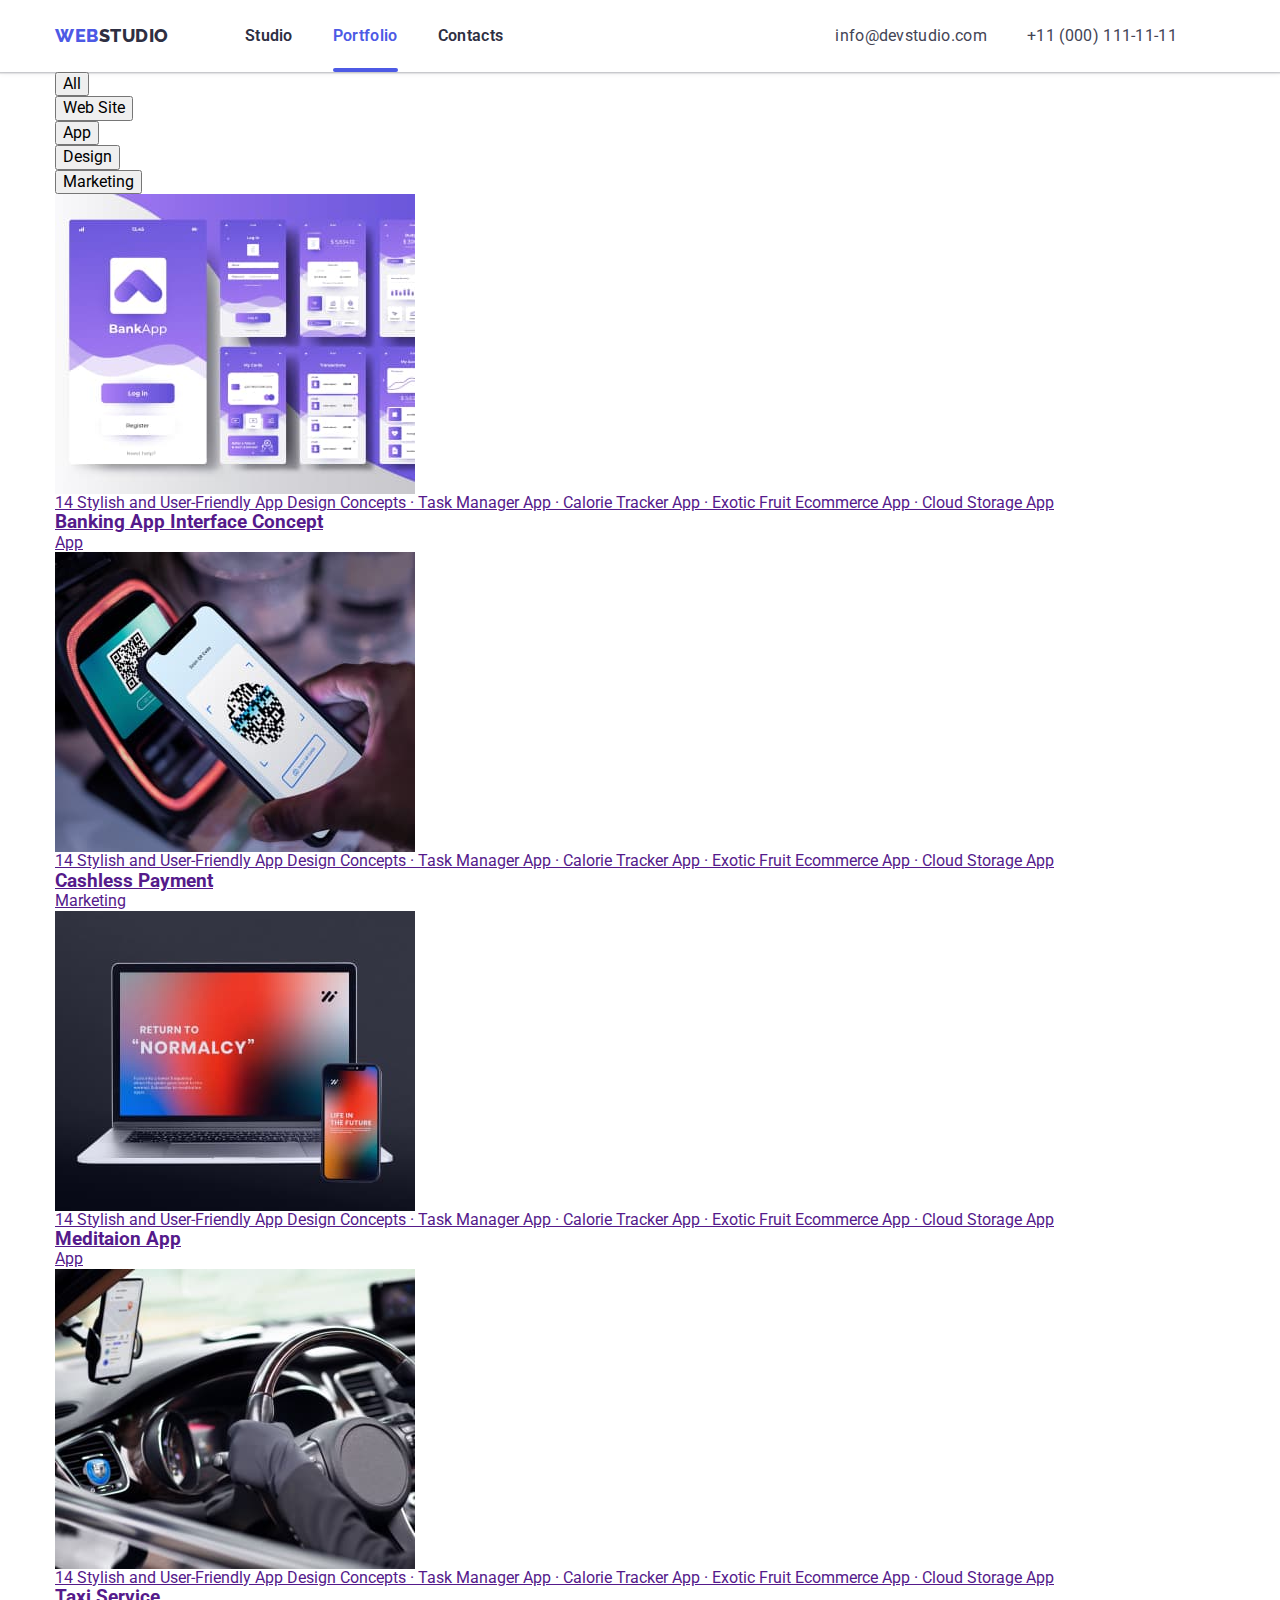
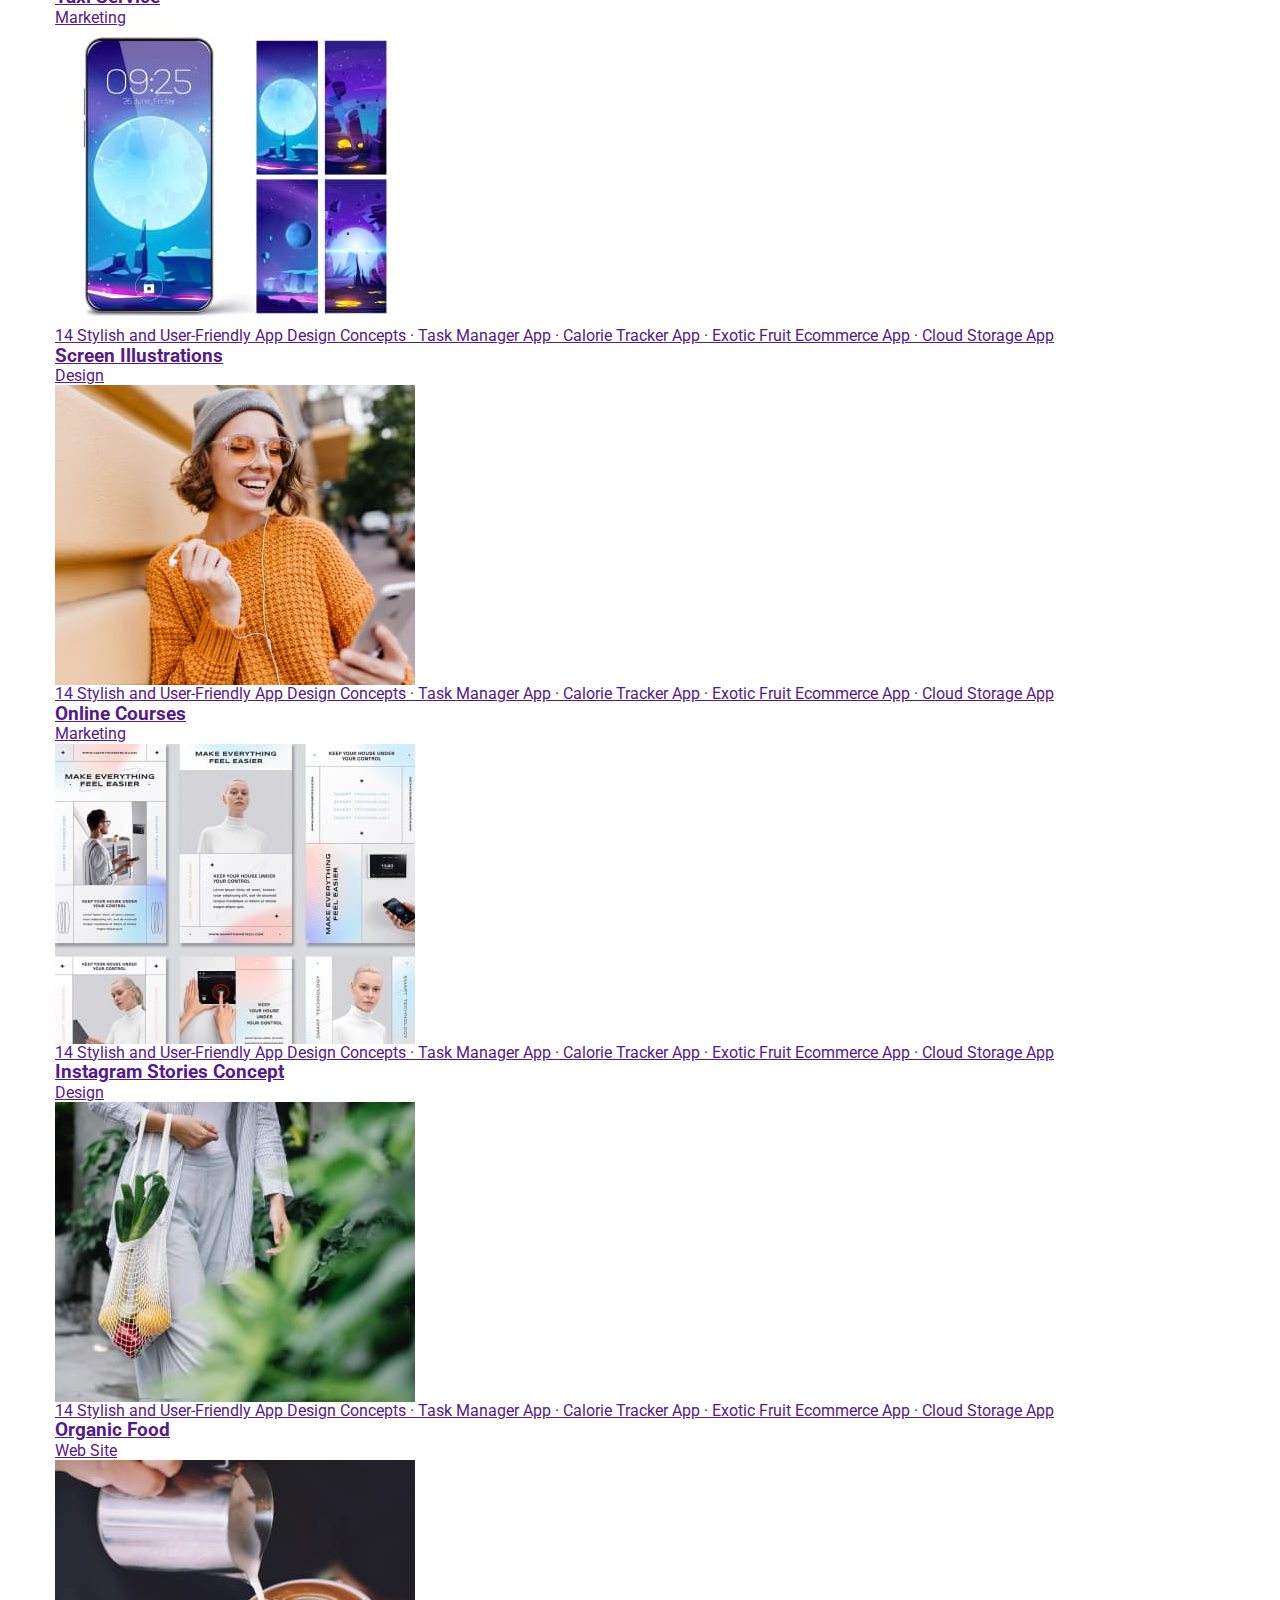
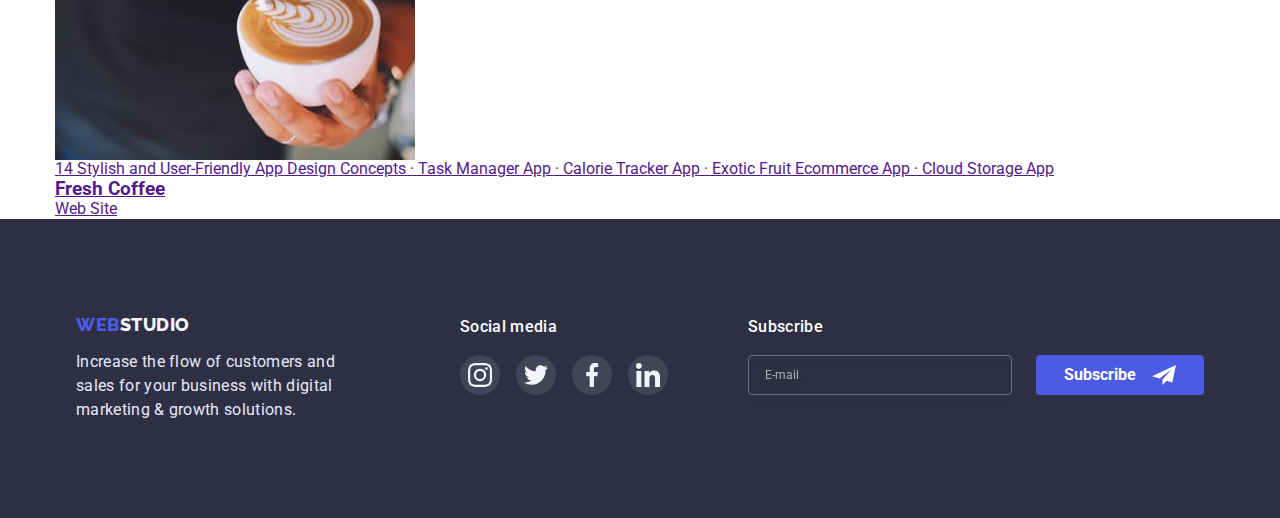
==== portfolio.html @ 29f69fb1 "hw" ====
<!DOCTYPE html>
<html lang="en">
<head>
    <meta charset="UTF-8">
    <meta http-equiv="X-UA-Compatible" content="IE=edge">
    <meta name="viewport" content="width= , initial-scale=1.0">
    <link rel="preconnect" href="https://fonts.googleapis.com">
    <link rel="preconnect" href="https://fonts.gstatic.com" crossorigin>
    <link rel="stylesheet" href="https://cdnjs.cloudflare.com/ajax/libs/modern-normalize/1.0.0/modern-normalize.min.css"/>
    <link href="https://fonts.googleapis.com/css2?family=Raleway:wght@700&family=Roboto:wght@400;500;700;900&display=swap" rel="stylesheet">
    <link rel="stylesheet" href="./css/main.css">    
    <title>Портфоліо</title>
    
</head>
<body>
    <header class="header">
        <div class="container header-container">
            <nav class="nav-buttons">            
                <a class="sitelink" href="./index.html"> <span class="sitelink2">web</span>studio</a>
                <ul class="header-buttons">
                    <li class="header-list-item"> <a class="headerlink" href="./index.html">Studio</a></li>
                    <li class="header-list-item"> <a  class="headerlink current" href="./portfolio.html">Portfolio</a></li>
                    <li class="header-list-item"> <a class="headerlink" href="">Contacts</a></li>
                </ul>
            </nav>
            <ul class="contacts">
                <li><a class="contactlink" href="mailto:info@devstudio.com">info@devstudio.com</a></li>
                <li><a class="contactlink" href="tel:+110001111111">+11 (000) 111-11-11</a></li>
            </ul>
        </div>
    </header>     
    <main>
        <section class="section-portfolio">
            <div class="container">
                <ul class="buttons-list">
                    <li><button class="buttonnavigations all" type="button">All</button> </li>
                    <li><button class="buttonnavigations web" type="button">Web Site</button></li>
                    <li><button class="buttonnavigations app" type="button">App</button></li>
                    <li><button class="buttonnavigations design" type="button">Design</button></li>
                    <li><button class="buttonnavigations marketing" type="button">Marketing</button></li>
                </ul>
                <ul class="workshop-list">
                    <li class="workshop-item"> 
                        <a class="workshop-link" href="">
                        <div class="animation-img">
                                <img src="./images/img5.jpg" alt="page of site" width="360">
                            <div class="animation-container">
                                <p class="animation-text">14 Stylish and User-Friendly App Design Concepts · Task Manager App · Calorie Tracker App · Exotic Fruit Ecommerce App · Cloud Storage App</p>
                            </div>
                        </div>
                        <div class="workshop-text-container">
                            <h3 class="studiotitle">Banking App Interface Concept</h3>
                            <p class="studiotext">App</p>
                        </div>
                        </a>
                    </li>
                    <li class="workshop-item">
                        <a class="workshop-link" href="">
                            <div class="animation-img">
                                <img src="./images/img6.jpg" alt="purple background" width="360" >
                                <div class="animation-container">
                                    <p class="animation-text">14 Stylish and User-Friendly App Design Concepts · Task Manager App · Calorie Tracker App · Exotic Fruit Ecommerce App · Cloud Storage App</p>
                                </div>               
                            </div>
                            <div class="workshop-text-container">
                                <h3 class="studiotitle">Cashless Payment</h3>
                                <p class="studiotext">Marketing</p>
                            </div>
                        </a>
                    </li>
                    <li class="workshop-item">
                        <a class="workshop-link" href="">
                            <div class="animation-img">
                                <img src="./images/img7.jpg" alt="notebook with telephone" width="360">
                                <div class="animation-container">
                                    <p class="animation-text">14 Stylish and User-Friendly App Design Concepts · Task Manager App · Calorie Tracker App · Exotic Fruit Ecommerce App · Cloud Storage App</p>
                                </div>
                            </div>
                            <div class="workshop-text-container">
                                <h3 class="studiotitle">Meditaion App</h3>
                                <p class="studiotext">App</p>
                            </div>
                        </a>
                    </li>
                    <li class="workshop-item">
                        <a class="workshop-link" href="">
                            <div class="animation-img">
                                <img src="./images/img8.jpg" alt="car steering wheel" width="360">
                                <div class="animation-container">
                                    <p class="animation-text">14 Stylish and User-Friendly App Design Concepts · Task Manager App · Calorie Tracker App · Exotic Fruit Ecommerce App · Cloud Storage App</p>
                                </div>
                            </div>
                            <div class="workshop-text-container">
                                <h3 class="studiotitle">Taxi Service</h3>
                                <p class="studiotext">Marketing</p>
                            </div>
                        </a>
                    </li>
                    <li class="workshop-item">
                        <a class="workshop-link" href="">
                            <div class="animation-img">
                                <img src="./images/img9.jpg" alt="telephone" width="360">
                                <div class="animation-container">
                                    <p class="animation-text">14 Stylish and User-Friendly App Design Concepts · Task Manager App · Calorie Tracker App · Exotic Fruit Ecommerce App · Cloud Storage App</p>
                                </div>
                            </div>
                            <div class="workshop-text-container">
                                <h3 class="studiotitle">Screen Illustrations</h3>
                                <p class="studiotext">Design</p>
                            </div>
                        </a>
                    </li>
                    <li class="workshop-item">
                        <a class="workshop-link" href="">
                            <div class="animation-img">
                                <img src="./images/img10.jpg" alt="girl with haedphones" width="360">
                                <div class="animation-container">
                                    <p class="animation-text">14 Stylish and User-Friendly App Design Concepts · Task Manager App · Calorie Tracker App · Exotic Fruit Ecommerce App · Cloud Storage App</p>
                                </div>
                            </div>
                            <div class="workshop-text-container">
                                <h3 class="studiotitle">Online Courses</h3>
                                <p class="studiotext">Marketing</p>
                            </div>
                        </a>
                    </li>
                    <li class="workshop-item">
                        <a class="workshop-link" href="">
                            <div class="animation-img">
                                <img src="./images/img11.jpg" alt="page of site " width="360">
                                <div class="animation-container">
                                    <p class="animation-text">14 Stylish and User-Friendly App Design Concepts · Task Manager App · Calorie Tracker App · Exotic Fruit Ecommerce App · Cloud Storage App</p>
                                </div>
                            </div>
                            <div class="workshop-text-container">
                                <h3 class="studiotitle">Instagram Stories Concept</h3>
                                <p class="studiotext">Design</p>
                            </div>
                        </a>
                    </li>
                    <li class="workshop-item">
                        <a class="workshop-link" href="">
                            <div class="animation-img">
                                <img src="./images/img12.jpg" alt="girl with fruits" width="360">
                                <div class="animation-container">
                                    <p class="animation-text">14 Stylish and User-Friendly App Design Concepts · Task Manager App · Calorie Tracker App · Exotic Fruit Ecommerce App · Cloud Storage App</p>
                                </div>
                            </div>
                            <div class="workshop-text-container" >
                                <h3 class="studiotitle">Organic Food</h3>
                                <p class="studiotext">Web Site</p>
                            </div>
                        </a>
                    </li>
                    <li class="workshop-item">
                        <a class="workshop-link" href="">
                            <div class="animation-img">
                                <img src="./images/img13.jpg" alt="coffe" width="360">
                                <div class="animation-container">
                                    <p class="animation-text">14 Stylish and User-Friendly App Design Concepts · Task Manager App · Calorie Tracker App · Exotic Fruit Ecommerce App · Cloud Storage App</p>
                                </div>
                            </div>
                            <div class="workshop-text-container">
                                <h3 class="studiotitle">Fresh Coffee</h3>
                                <p class="studiotext">Web Site</p>
                            </div>
                        </a>
                    </li>
                </ul>
            </div>
        </section>
    </main>

    
    <footer class="footer">
        <div class="container container-footer">
            <div class="footer-info-1">
                <a class="sitelinkfooter" href="./index.html"> <span class="sitelinkfooterweb">WEB</span>STUDIO</a>
                <p class="footertext">Increase the flow of customers and sales for your business with digital marketing & growth solutions.</p>
            </div>
            <div class="footer-info-2">
                <h3 class="footer-header">Social media</h3>
                <ul class="footer-contact-list">
                    <li>
                        <a href="" class="footer-contact-container">
                            <svg width="24px" height="24px">
                                <use href="./images/icons.svg#icon-instagram-2"></use>
                            </svg>
                        </a>
                        
                    </li>
                    <li>
                        <a href="" class="footer-contact-container">
                            <svg width="24px" height="24px">
                                <use href="./images/icons.svg#icon-twitter-1"></use>
                            </svg>
                        </a>
                    </li>
                    <li>
                        <a href="" class="footer-contact-container">
                            <svg width="24px" height="24px">
                                <use href="./images/icons.svg#icon-facebook-1"></use>
                            </svg>
                        </a>
                    </li>
                    <li>
                        <a href="" class="footer-contact-container">
                            <svg width="24px" height="24px">
                                <use href="./images/icons.svg#icon-linkedin-1"></use>
                            </svg>
                        </a>
                    </li>
                </ul>
            </div>
            <form>
                <div class="form-container">
                    <label for="email-footer" class="footer-header">Subscribe</label>
                    <div class="form-container-btn">
                        <input id="email-footer" class="input-text" name="subscribe" type="email" placeholder="E-mail">     
                        <button class="subscribe-btn" type="submit">
                            Subscribe
                            <svg width="24px" height="24px">
                                <use href="./images/icons.svg#icon-Frame-3"></use>
                            </svg>
                        </button>   
                    </div>
                </div>
            </form>    
    </footer>
   
</body>
</html>
---- css/main.css ----
body {
    font-family: 'Raleway', sans-serif;
    font-family: 'Roboto', sans-serif;
    color: var(--slate);
}

:root {
    --iris:#4D5AE5;
    --navy-blue:#2E2F42;
    --green:#31D0AA;
    --slate:#434455;
    --light-slate:#8E8F99;
    --cornflower:#E7E9FC;
    --cloud:#F4F4FD;
}

p,
h1,
h2,
h3,
h4,
h5,
h6{
    margin:0
}

ul{
    list-style: none;
    margin: 0;
    padding: 0;
}

.sitelink {
    padding-top: 24px;
    padding-bottom: 24px;
}

@media screen and (min-width:480px) {
    .container {
        width: 480px;
    }
}

@media screen and (max-width: 767px) {
    .header-buttons, .contacts {
        display: none;
    }
    .info-item-title {
        text-align: center;
    }
    .info-item:not(:last-child)  {
        margin-bottom: 72px;
    }
    .maintitle {
        font-size: 36px;
        margin-bottom: 72px;
        width: 320px;
        height: 80px;
    }
    .team-list {
        margin: 0 auto;
        display: flex;
        flex-direction: column;
        margin-top:72px;
        gap: 72px;
        width: 264px;
    }
    .customers-list {
        display: flex;
        flex-wrap: wrap;
        justify-content: center;
    }
    .customers-item {
        display: flex;
        justify-content: center;
        align-items: center;  
        margin-right: 16px;
        margin-bottom: 72px; 
    }
    .customers-item:nth-child(2n + 2){
        margin-right: 0;
    }
    .customers-item:nth-last-child(-n + 2) {
        margin-bottom: 0;
    }
    .sitelinkfooter {
        justify-content: center;
    }
    .footertext {
        margin: 0 auto;
    }
    .footer-header {
        text-align: center;
        margin-bottom: 16px;
        margin-top: 72px; 
    }
    .footer-contact-list {
        justify-content: center;
    }
    .input-text {
        width: 396px;
    }
    .form-container-btn {
        display: flex;
        flex-direction: column;
        margin-top: 16px;
        gap: 16px;
        justify-content: center;
        align-items: center;
    }
    .footer-header-form {
        text-align: center;
    }
}

@media screen and (min-width:768px) {
    .container {
        width: 768px;
    }
    .maintitle {
        font-size: 56px;
    }
    .header-buttons, .contacts {
        display: flex;
    }
    .maintitle {
        margin-bottom: 40px;
        width: 500px;
    }
    .info-table {
        display: flex;
        flex-wrap: wrap;
        margin: -12px;
    }
    .info-item {
        margin: 12px;
        width: calc((100% - 4 * 12px) / 2);
    }
    .team-list {
        display: flex;
        justify-content: center; 
        flex-wrap: wrap;
    }
    .teambg {
        margin-right: 24px;
        margin-bottom: 64px;
    }
    .teambg:nth-child(2n + 2) {
        margin-right: 0;
    }
    .teambg:nth-last-child(-n + 2) {
        margin-bottom: 0;
    }
    .customers-list {
        display: flex;
        flex-wrap: wrap;
        justify-content: center;
    }
    .customers-item{
        margin-right: 24px;
        margin-bottom: 72px;
    }
    .customers-item:nth-child(3n + 3) {
        margin-right: 0;
    }
    .customers-item:nth-last-child(-n + 3) {
        margin-bottom: 0;
    }
    /* .container-footer {
        display: flex;
    } */
    .special-container-footer {
        display: flex;
    }
    .footer-header {
        margin-bottom: 16px;
    }
    .footer-info-1 {
        margin-right: 24px;
    }
    .special-container-footer {
        margin-left: 108px;
    }
    .input-text {
        width: 264px;
        margin-right: 24px;
    }
    .form-container-btn {
        display: flex;
        margin-left: 108px;
    }
    .footer-header-form {
        margin-left: 108px;
        margin-bottom: 16px;
    }
    .headerlink {
        position: relative;
        display: block;
        padding-bottom: 24px;
        padding-top: 24px;
        font-weight: 600;
        font-size: 16px;
        line-height: 1.5;
        color: var(--navy-blue);
        letter-spacing: 0.02em;
        text-decoration: none;
        transition: color 250ms cubic-bezier(0.4, 0, 0.2, 1);
    }
    .header-buttons {
        margin-left: 120px;
        gap: 40px;
    }
    .contacts {
        display: flex;
        align-items: center;
        flex-direction: column;
        margin-left: 118px;
        justify-content: center;
    }
    .contactlink {
        font-size: 12px;
        line-height: 1.3;
        letter-spacing: 0.04em;
    }
    .current {
        color: var(--iris);
    }
    
    .current::after {
        position: absolute;
        content: '';
        bottom: 0;
        left: 0;
        display: block;
        width: 100%;
        height: 4px;
        background-color: var(--iris);
        border-radius: 2px;
    }
    
    .headerlink:hover, .headerlink:focus {
        color: var(--slate);   
    }
}

@media screen and (max-width: 1199px) {
    .info-item-svg {
        display: none;
    } 
    .section-hero {
        margin-bottom: 96px;
        padding-top: 112px;
        padding-bottom: 112px;
    }
    .section-img {
        display: none;
    }
    .info-item-title {
        font-weight: 700;
        font-size: 36px;
    }
    .info-item-text {
        font-weight: 500;
        font-size: 16px;
    }
    .container {
        margin: 0 auto;
        padding-left: 15px;
        padding-right: 15px;
    }
    .form-container {
        margin-top: 72px;
    }
}

@media screen and (min-width:1200px) {
    .container {
        width: 1200px;
        padding-left: 15px;
        padding-right: 15px;
        margin: 0 auto;
    }
    .maintitle {
        margin-bottom: 48px;
    }
    .section-hero {
        padding-top: 188px;
        padding-bottom: 188px;
    }
    .info-item-title {
        font-weight: 500;
        font-size: 20px;
    }
    .info-item-text {
        font-weight: 400;
        font-size: 16px;
    }
    .info-item-svg {
        background-color: var(--cloud);
        width: 264px;
        height: 112px;
        border-radius: 4px;
        margin-bottom: 8px;   
        display: flex;
        justify-content: center;
        align-items: center;
    }
    .info-table {
        margin: -12px;
        justify-content: center;
        flex-wrap: nowrap;
        margin-top: 120px;
        margin-bottom: 120px;
    }
    .info-item {
        width: calc((100% - 4 * 24px) / 1);
        margin: 12px;
    }
    .team-list {
        flex-wrap: nowrap;
    }
    .teambg:nth-child(2n + 2) {
        margin-right: 24px;
    }
    .teambg:last-child {
        margin-right: 0;
    }
    .teambg {
        height: 428px;
    }
    .table-img {
        display: flex;
        justify-content: center;
    }
    .customers-list {
        flex-wrap: nowrap;
    }
    .customers-item {
        margin-bottom: 0;
    }
    .customers-item:nth-child(3n + 3) {
        margin-right: 24px;
    }
    .customers-item:nth-last-child(-n + 3) {
        margin-bottom: 0;
    }
    .container-footer {
        display: flex;
        justify-content: center;
    }
    .special-container-footer {
        margin-left: 0;
    }
    .footer-info-1 {
        margin-right: 120px;
    }
    .footer-info-2 {
        margin-right: 80px;
    }
   .form-container-btn {
    margin-left: 0;
    }
    .footer-header-form {
        margin-left: 0;
    }
    .header-buttons {
        margin-left: 76px;
        margin-right: 332px;
    }
    .contacts {
        flex-direction: row;
        margin-left: 0;
        gap: 40px;
    }
    .sitelink {
        margin-left: 0;
    }
    .contactlink {
        font-size: 16px;
        line-height: 1.5;
        letter-spacing: 0.02em;
    }
}
.contactlink {
    font-weight: 400;
    text-decoration: none;
    color: var(--slate);
    transition: color 250ms cubic-bezier(0.4, 0, 0.2, 1);
}
.contactlink:hover, .contactlink:focus { 
    color: var(--iris);
}    
.table-img {
    margin-top: 72px;
    display: flex;
    gap:24px;    
}
.imgtitle {
    font-weight: 600;
    font-size: 36px;
    line-height: 1.1;
    text-align: center;
    letter-spacing: 0.02em;
    text-transform: capitalize;
    color: var(--navy-blue);
    text-decoration: none;
}

img{
    display: block;
}

.header {  
    background: #FFFFFF;
    box-shadow: 0px 2px 1px rgba(46, 47, 66, 0.08), 0px 1px 1px rgba(46, 47, 66, 0.16), 0px 1px 6px rgba(46, 47, 66, 0.08);
}

.header-container { 
    display: flex;
}

.nav-buttons {
    display: flex;
}

.sitelink {      
    font-family: 'Raleway';
    font-style: normal;
    font-weight: 800;
    font-size: 18px;
    line-height: 1.3;
    display: flex;
    align-items: center;
    letter-spacing: 0.03em;
    text-transform: uppercase;
    color: var(--navy-blue);
    text-decoration: none;
}

.sitelink2 {
    font-family: 'Raleway';
    font-style: normal;
    font-weight: 800;
    font-size: 18px;
    line-height: 1.3;   
    display: flex;
    letter-spacing: 0.03em;
    text-transform: uppercase;
    color: var(--iris);
    text-decoration: none;
}
.section-hero {
    background-image: linear-gradient(to right, RGBA(46,47,66,0.7), 
    RGBA(46,47,66,0.7)), 
    url(../images/peopleoffice1.jpg);
    max-width: 1440px;
    background-size: cover;
    background-position: 50% 50%;
    background-repeat: no-repeat;            
}

.maintitle {
    line-height: 1.1;
    text-align: center;
    letter-spacing: 0.02em;
    text-transform: capitalize;
    color: #FFFFFF;
    font-weight: 700;
}

.container-hero {  
    display: flex;
    flex-direction: column;
    align-items: center;
}

.midbutton {   
    align-items: center;
    font-family: 'Roboto';
    width: 170px;
    height: 51px;
    left: 20px;
    top: 20px;
    background: var(--iris);
    box-shadow: 0px 4px 4px rgba(0, 0, 0, 0.15);
    border-radius: 4px;
    font-weight: 600;
    font-size: 16px;
    line-height: 1.1;
    color: #FFFFFF;
    cursor: pointer;
    border-color: transparent;
    transition: background-color 250ms cubic-bezier(0.4, 0, 0.2, 1);
}
.midbutton:hover, .midbutton:focus {   
    background-color: #404BBF;
}

.info-item-title {
    margin-bottom: 8px;
    line-height: 1.1;
    letter-spacing: 0.02em;
    color: var(--navy-blue);
}
.info-item-text {
    line-height: 1.5;
    letter-spacing: 0.02em;
    color: var(--slate);
}

.teambg {
    background-color: #ffffff;
    border-radius: 0px 0px 4px 4px;
    box-shadow: 0px 1px 6px rgba(46, 47, 66, 0.08), 0px 1px 1px rgba(46, 47, 66, 0.16), 0px 2px 1px rgba(46, 47, 66, 0.08);  
}

.section-team {
    margin-top: 96px;
    background: var(--cloud);   
    padding-bottom: 126px;
}
.teamtitle {
    padding-bottom: 72px;
    padding-top: 96px;   
    font-weight: 700;
    font-size: 36px;
    line-height: 1.1;
    text-align: center;
    letter-spacing: 0.02em;
    text-transform: capitalize;
    color: var(--navy-blue);
}
.teamname {
    margin-top: 32px;
    text-align: center;
    letter-spacing: 0.02em;
    font-weight: 600;
    font-size: 20px;
    line-height: 1.2;
    letter-spacing: 0.02em;
    color: var(--navy-blue);
}

.teamprofession {
    margin-bottom: 8px;
    margin-top: 8px;
    text-align: center;
    letter-spacing: 0.02em;
    font-weight: 400;
    font-size: 16px;
    line-height: 1.5;
    letter-spacing: 0.02em;
    color: var(--slate);
}

.contact-icon-container{
    width: 40px;
    height: 40px;
    border-radius: 50%;
    background-color: var(--iris);
    display: flex;
    justify-content: center;
    align-items: center;
    cursor: pointer;
    transition: background-color 250ms cubic-bezier(0.4, 0, 0.2, 1);
}

.contact-icon-container:hover,
.contact-icon-container:focus {
    background-color: var(--green);
}
.team-contact-icon-list {
    display: flex;
    justify-content: space-around;
    margin-bottom: 32px;
}
.section-customers {
    padding-top: 96px;
    padding-bottom: 96px;
}
.customers-header {
    font-weight: 700;
    font-size: 36px;
    line-height: 1.16;
    text-align: center;
    letter-spacing: 0.03em;
    color: var(--navy-blue);
    margin-bottom: 72px;
}



.customers-link {
    display: flex;
    justify-content: center;
    align-items: center;
    border: 1px solid var(--light-slate);
    border-radius: 4px;
    width: 168px;
    height: 88px;
    cursor: pointer;
    fill: #8E8F99;
    transition: fill 250ms cubic-bezier(0.4, 0, 0.2, 1), border-color 250ms cubic-bezier(0.4, 0, 0.2, 1);
}

.customers-link:hover,
.customers-link:focus{
    fill: var(--iris);
    border-color: var(--iris);
}
.footer {
    background: var(--navy-blue);      
    padding-top:96px ;
    padding-bottom:96px ; 
}
/* .container-footer {
    display: flex;
} */
.sitelinkfooter {
    font-family: 'Raleway', sans-serif;;
    font-style: normal;
    font-weight: 800;
    font-size: 18px;
    line-height: 1.1;
    display: flex;
    align-items: center;
    letter-spacing: 0.03em;
    text-transform: uppercase;
    color: var(--cloud);
    text-decoration: none;
    
}

.sitelinkfooterweb {
    font-family: 'Raleway', sans-serif;;
    font-style: normal;
    font-weight: 800;
    font-size: 18px;
    line-height: 1.1;
    display: flex;
    align-items: center;
    letter-spacing: 0.03em;
    text-transform: uppercase;
    color: var(--iris);
}
.footertext { 
    margin-top: 16px;
    width: 264px;
    font-weight: 400;
    font-size: 16px;
    line-height: 1.5;
    letter-spacing: 0.02em;
    color: var(--cornflower);
}
.footer-header {
    font-weight: 500;
    font-size: 16px;
    line-height: 1.5;
    letter-spacing: 0.02em;
    color: #FFFFFF;

}
.footer-contact-container {
    width: 40px;
    height: 40px;
    border-radius: 50%;
    background: rgba(255, 255, 255, 0.1);
    display: flex;
    justify-content: center;
    align-items: center;
    cursor: pointer;
    transition: background-color 250ms cubic-bezier(0.4, 0, 0.2, 1);  
}

.footer-contact-container:hover,
.footer-contact-container:focus {
    background-color:var(--green);
}
.footer-contact-list {
    display: flex;
    gap: 16px;

}
.input-text {
    font-weight: 400;
    font-size: 12px;
    line-height: 24px;
    padding-left: 16px;
    box-sizing: border-box;
    height: 40px;
    color: #FFFFFF;
    background-color: transparent;
    border: 1px solid rgba(255, 255, 255, 0.3);
    filter: drop-shadow(0px 4px 4px rgba(0, 0, 0, 0.15));
    border-radius: 4px;
}
.footer-header-form {

    font-weight: 500;
    font-size: 16px;
    line-height: 1.5;
    letter-spacing: 0.02em;
    color: #FFFFFF;
}
.form-container {
    display: flex;
    flex-direction: column;

}
.subscribe-btn{
    display: flex;
    justify-content: center;
    align-items: center;
    width: 168px;
    height: 40px;
    padding: 8px 24px;
    gap: 16px;
    background-color: var(--iris);
    border-radius: 4px;
    font-weight: 700;
    font-size: 16px;
    line-height: 1.5;
    color: #FFFFFF;
    border-color: transparent;
    cursor: pointer;
    transition: background-color 250ms cubic-bezier(0.4, 0, 0.2, 1),
    box-shadow 250ms cubic-bezier(0.4, 0, 0.2, 1);
}
.subscribe-btn:hover, 
.subscribe-btn:focus {
    background-color: #404BBF;
    box-shadow: 0px 4px 4px rgba(0, 0, 0, 0.15);
}

.input-text::placeholder {
    color: rgba(255, 255, 255, 0.6);
    font-weight: 400;
    font-size: 12px;
    line-height: 2;
}

.input-text:focus {
    outline: 1px solid var(--iris);
    border: transparent;
}
.backdrop {
    position: fixed;
    top:0;
    left:0;
    width: 100%;
    height: 100%;
    background-color: rgba(0, 0, 0, 0.5);

    opacity: 1;
    transition: opacity 250ms cubic-bezier(0.4, 0, 0.2, 1);
}

.backdrop.is-hidden {
    opacity: 0;
    pointer-events: none;
}

.backdrop.is-hidden .modal {
    transform: scale(0.9) translate(-50%, -50%);
}

.modal {
    position: absolute;
    top:50%;
    left:50%;
    transform: translate(-50%, -50%) scale(1);
    min-height: 576px;
    min-width: 408px;
    background-color: #FCFCFC;
    transition: transform 250ms cubic-bezier(0.4, 0, 0.2, 1);
}

.buttom-close {
    position: absolute;
    top:24px;
    right: 24px;
    display: flex;
    justify-content: center;
    align-items: center;
    width: 24px;
    height: 24px;
    background-color: var(--cornflower);
    border: 1px solid rgba(0, 0, 0, 0.1);
    border-radius: 50%;
    cursor: pointer;
    transition: background-color 250ms cubic-bezier(0.4, 0, 0.2, 1), fill 250ms cubic-bezier(0.4, 0, 0.2, 1);
}

.buttom-close:hover,
.buttom-close:focus {
    background-color: #404BBF;
    fill: white;
}

.form-field {
    margin-top: 72px;
    margin-left: 24px;
    margin-right: 24px;
    font-weight: 600;
    font-size: 16px;
    line-height: 1.5;
    text-align: center;
    letter-spacing: 0.02em;
    color: var(--navy-blue);
}

.form-name {
    display: flex;
    flex-direction: column;
    align-items: flex-start;
}

.form-input {
    width: 360px;
    height: 40px;
    padding-left: 34px;
    border: 1px solid rgba(33, 33, 33, 0.2);;
    border-radius: 4px;
    margin-bottom: 8px;
    transition: fill 250ms cubic-bezier(0.4, 0, 0.2, 1), outline 250ms cubic-bezier(0.4, 0, 0.2, 1), border 250ms cubic-bezier(0.4, 0, 0.2, 1);
}

.form-input:focus ~ .input-icon {
    fill: var(--iris);
}

.form-input:focus {
    outline: 1px solid var(--iris);
    border: transparent;
}

.modal-title {
    font-weight: 600;
    font-size: 16px;
    line-height: 24px;
    text-align: center;
    letter-spacing: 0.02em;   
    color: var(--navy-blue);
    margin-bottom: 16px;

}

.modal-input-title {
    font-weight: 400;
    font-size: 12px;
    line-height: 14px;
    letter-spacing: 0.01em;
    color: var(--light-slate);
    margin-bottom: 4px;
}

.modal-container {
    position: relative;
}
 
/* .form-container-modal {
    position: relative;
} */
.input-icon {
    position: absolute;
    content: '';
    top: 8px;
    left: 16px;
}

.form-input-comment::placeholder {
    font-weight: 400;
    font-size: 12px;
    line-height: 1.16;
    letter-spacing: 0.01em;
    color: rgba(117, 117, 117, 0.5);
}

.form-input-comment {
    width: 360px;
    height: 120px;
    border: 1px solid rgba(33, 33, 33, 0.2);
    border-radius: 4px;
    resize: none;
    padding-left: 16px;
    padding-top: 8px;
    margin-bottom: 16px;
}

.form-input-comment:focus {
    outline: 1px solid var(--iris);
    border: transparent;
}

.checkbox-text {
    font-weight: 400;
    font-size: 12px;
    line-height: 1.33;
    letter-spacing: 0.04em;
    color: #757575;
}

.checkbox-link {
    color: var(--iris);
}

.checkbox {
    -webkit-appearance: none;
    -moz-appearance: none;
    appearance: none;
    position: absolute;
}

.checkbox-icon {
    position: relative;
    display: inline-block;
    width: 16px;
    height: 16px;
    border: 1.25px solid var(--navy-blue);
    border-radius: 2px;
    background-color: #fff;
}

.checkbox-label {
    display: flex;
    justify-content: center;
    align-items: center;
    gap: 8px;
}

.checkbox-svg {
    position: absolute;
    top: 50%;
    left: 50%;
    transform: translate(-50%, -50%);
}

.checkbox:checked + .checkbox-icon {
    background-color: var(--iris);
}

.modal-send-btn {
    margin-bottom: 24px;
    margin-top: 24px;
    width: 170px;
    height: 51px;
    background: var(--iris);
    box-shadow: 0px 4px 4px rgba(0, 0, 0, 0.15);
    border-radius: 4px;
    border-color: transparent;
    font-weight: 600;
    font-size: 16px;
    line-height: 1.18;
    color: white;
    letter-spacing: 0.04em;
    cursor: pointer;
    transition: background-color 250ms cubic-bezier(0.4, 0, 0.2, 1);
}

.modal-send-btn:hover,
.modal-send-btn:focus {
    background-color: #404BBF;
}
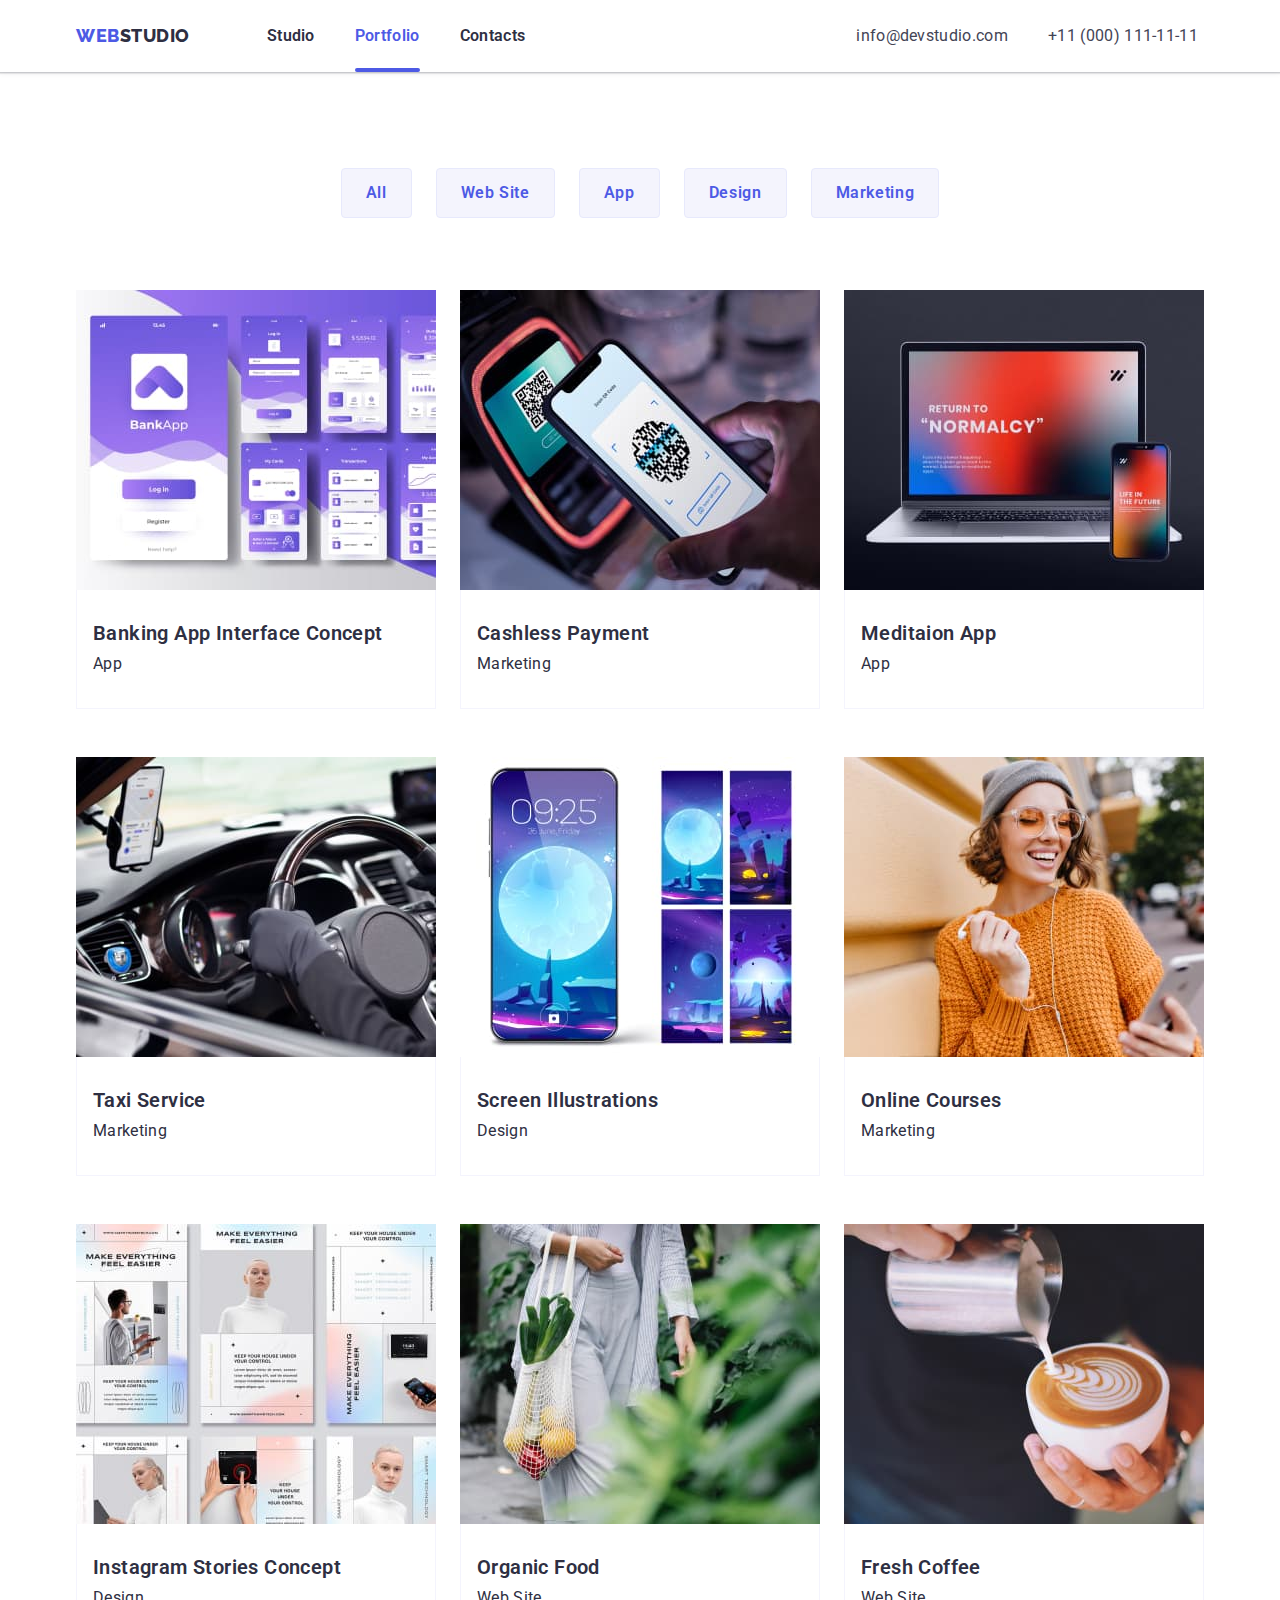
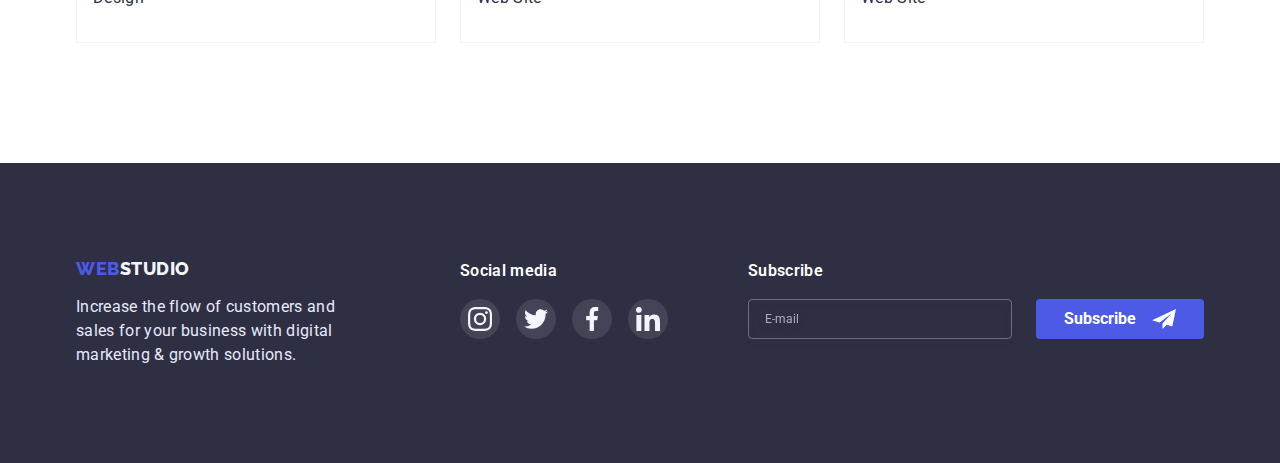
==== commit 14ee7727: "hw" ====
--- a/portfolio.html
+++ b/portfolio.html
@@ -8,7 +8,7 @@
     <link rel="preconnect" href="https://fonts.gstatic.com" crossorigin>
     <link rel="stylesheet" href="https://cdnjs.cloudflare.com/ajax/libs/modern-normalize/1.0.0/modern-normalize.min.css"/>
     <link href="https://fonts.googleapis.com/css2?family=Raleway:wght@700&family=Roboto:wght@400;500;700;900&display=swap" rel="stylesheet">
-    <link rel="stylesheet" href="./css/main.css">    
+    <link rel="stylesheet" href="./css/styles.css">    
     <title>Портфоліо</title>
     
 </head>
@@ -28,6 +28,7 @@
                 <li><a class="contactlink" href="tel:+110001111111">+11 (000) 111-11-11</a></li>
             </ul>
         </div>
+        
     </header>     
     <main>
         <section class="section-portfolio">
--- a/css/styles.css
+++ b/css/styles.css
@@ -0,0 +1,869 @@
+body {
+    font-family: 'Raleway', sans-serif;
+    font-family: 'Roboto', sans-serif;
+    color: var(--slate);
+}
+:root {
+    --iris:#4D5AE5;
+    --navy-blue:#2E2F42;
+    --green:#31D0AA;
+    --slate:#434455;
+    --light-slate:#8E8F99;
+    --cornflower:#E7E9FC;
+    --cloud:#F4F4FD;
+}
+p,
+h1,
+h2,
+h3,
+h4,
+h5,
+h6{
+    margin:0
+}
+ul{
+    list-style: none;
+    margin: 0;
+    padding: 0;
+}
+.container {
+    width: 1158px;
+    margin: 0 auto;
+    padding-left: 15px;
+    padding-right: 15px;
+}
+img{
+    display: block;
+}
+.header {  
+    background: #FFFFFF;
+    box-shadow: 0px 2px 1px rgba(46, 47, 66, 0.08), 0px 1px 1px rgba(46, 47, 66, 0.16), 0px 1px 6px rgba(46, 47, 66, 0.08);
+}
+
+.header-container { 
+    display: flex;
+}
+
+.nav-buttons {
+    display: flex;
+}
+
+.sitelink {   
+    font-family: 'Raleway';
+    font-style: normal;
+    font-weight: 800;
+    font-size: 18px;
+    line-height: 1.3;
+    display: flex;
+    align-items: center;
+    letter-spacing: 0.03em;
+    text-transform: uppercase;
+    color: var(--navy-blue);
+    text-decoration: none;
+
+}
+.sitelink2 {
+    font-family: 'Raleway';
+    font-style: normal;
+    font-weight: 800;
+    font-size: 18px;
+    line-height: 1.3;   
+    display: flex;
+    letter-spacing: 0.03em;
+    text-transform: uppercase;
+    color: var(--iris);
+    text-decoration: none;
+}
+.header-buttons {
+    display: flex;
+    margin-left: 77px;
+    gap: 40px;   
+}
+
+.headerlink {
+    position: relative;
+    display: block;
+    padding-bottom: 24px;
+    padding-top: 24px;
+    font-weight: 600;
+    font-size: 16px;
+    line-height: 1.5;
+    color: var(--navy-blue);
+    letter-spacing: 0.02em;
+    text-decoration: none;
+    transition: color 250ms cubic-bezier(0.4, 0, 0.2, 1);
+}
+
+.current {
+    color: var(--iris);
+}
+
+.current::after {
+    position: absolute;
+    content: '';
+    bottom: 0;
+    left: 0;
+    display: block;
+    width: 100%;
+    height: 4px;
+    background-color: var(--iris);
+    border-radius: 2px;
+}
+
+.headerlink:hover, .headerlink:focus {
+    color: var(--slate);   
+}
+
+.contacts {
+    display: flex;
+    align-items: center;
+    margin-left: 331px;
+    gap: 40px;   
+}
+
+.contactlink {
+    font-weight: 400;
+    font-size: 16px;
+    line-height: 1.5;
+    color: var(--slate);
+    letter-spacing: 0.02em;
+    text-decoration: none;
+    transition: color 250ms cubic-bezier(0.4, 0, 0.2, 1);
+}
+.contactlink:hover, .contactlink:focus {
+    font-weight: 400;
+    font-size: 16px;
+    line-height: 1.5;
+    letter-spacing: 0.02em;
+    color: var(--iris);
+}
+
+.section-hero {
+    background-image: linear-gradient(to right, RGBA(46,47,66,0.7), 
+    RGBA(46,47,66,0.7)), 
+    url(../images/peopleoffice1.jpg);
+    margin: 0 auto;
+    max-width: 1440px;
+    background-size:auto;
+    background-position: 50% 50%;
+    background-repeat: no-repeat;            
+    padding-top: 192px;
+    padding-bottom: 192px;
+}
+.container-hero {  
+    display: flex;
+    flex-direction: column;
+    align-items: center;
+}
+.maintitle {
+    width: 500px;
+    margin-bottom: 48px;
+    font-weight: 600;
+    font-size: 56px;
+    line-height: 1;
+    text-align: center;
+    letter-spacing: 0.02em;
+    color: #FFFFFF;
+}
+.midbutton {   
+    align-items: center;
+    font-family: 'Roboto';
+    width: 170px;
+    height: 51px;
+    left: 20px;
+    top: 20px;
+    background: var(--iris);
+    box-shadow: 0px 4px 4px rgba(0, 0, 0, 0.15);
+    border-radius: 4px;
+    font-weight: 600;
+    font-size: 16px;
+    line-height: 1.1;
+    color: #FFFFFF;
+    cursor: pointer;
+    border-color: transparent;
+    transition: background-color 250ms cubic-bezier(0.4, 0, 0.2, 1);
+    
+}
+.midbutton:hover, .midbutton:focus {   
+    background-color: #404BBF;
+}
+.section {
+    padding-top: 120px;   
+}
+.info-table {
+    display: flex;
+    gap: 24px;   
+}
+.info-item {
+    width: 264px;
+}
+.info-item-svg {
+    background-color: var(--cloud);
+    width: 264px;
+    height: 112px;
+    border-radius: 4px;
+    margin-bottom: 8px;   
+    display: flex;
+    justify-content: center;
+    align-items: center;
+}
+
+.info-item-title {
+    margin-bottom: 8px;
+    font-weight: 600;
+    font-size: 20px;
+    line-height: 1.2;
+    letter-spacing: 0.02em;
+    color: var(--navy-blue);
+    
+}
+.info-item-text {
+    font-weight: 400;
+    font-size: 16px;
+    line-height: 1.5;
+    letter-spacing: 0.02em;
+    color: var(--slate);
+}
+
+.imgtitle {
+    font-weight: 600;
+    font-size: 36px;
+    line-height: 1.1;
+    text-align: center;
+    letter-spacing: 0.02em;
+    text-transform: capitalize;
+    color: var(--navy-blue);
+    text-decoration: none;
+}
+
+.section-img {
+    padding-top: 120px;
+    padding-bottom: 120px;
+}
+
+.table-img {
+    margin-top: 72px;
+    display: flex;
+    gap:24px;    
+}
+
+.section-team {
+    padding-bottom: 120px;
+    padding-top: 120px;
+    background: var(--cloud);   
+}
+
+.teambg {
+    background-color: #ffffff;
+    border-radius: 0px 0px 4px 4px;
+    box-shadow: 0px 1px 6px rgba(46, 47, 66, 0.08), 0px 1px 1px rgba(46, 47, 66, 0.16), 0px 2px 1px rgba(46, 47, 66, 0.08);
+}
+
+.teamtitle {   
+    font-weight: 600;
+    font-size: 36px;
+    line-height: 1.1;
+    text-align: center;
+    letter-spacing: 0.02em;
+    text-transform: capitalize;
+    color: var(--navy-blue);
+}
+
+.team-list {
+    display: flex;
+    margin-top:72px;
+    justify-content: center;
+    gap: 24px;
+}
+
+.teamname {
+    margin-top: 32px;
+    text-align: center;
+    letter-spacing: 0.02em;
+    font-weight: 600;
+    font-size: 20px;
+    line-height: 1.2;
+    letter-spacing: 0.02em;
+    color: var(--navy-blue);
+}
+
+.teamprofession {
+    margin-bottom: 12px;
+    margin-top: 8px;
+    text-align: center;
+    letter-spacing: 0.02em;
+    font-weight: 400;
+    font-size: 16px;
+    line-height: 1.5;
+    letter-spacing: 0.02em;
+    color: var(--slate);
+}
+
+.contact-icon-container{
+    width: 40px;
+    height: 40px;
+    border-radius: 50%;
+    background-color: var(--iris);
+    display: flex;
+    justify-content: center;
+    align-items: center;
+    cursor: pointer;
+    transition: background-color 250ms cubic-bezier(0.4, 0, 0.2, 1);
+}
+
+.contact-icon-container:hover,
+.contact-icon-container:focus {
+    background-color: var(--green);
+}
+
+.team-contact-icon-list {
+    display: flex;
+    justify-content: space-around;
+    margin-bottom: 36px;
+}
+
+.team-contact-icon-item {
+    display: flex;
+    justify-content: center;
+    align-items: center;    
+}
+
+.section-customers {
+    padding-top: 120px;
+    padding-bottom: 120px;
+}
+
+.customers-header {
+    font-weight: 700;
+    font-size: 36px;
+    line-height: 1.16;
+    text-align: center;
+    letter-spacing: 0.03em;
+    color: var(--navy-blue);
+    margin-bottom: 72px;
+}
+
+.customers-list {
+    display: flex;
+    justify-content: center;
+    gap: 24px;
+}
+
+.customers-item {
+    display: flex;
+    justify-content: center;
+    align-items: center;   
+}
+
+.customers-link {
+    display: flex;
+    justify-content: center;
+    align-items: center;
+    border: 1px solid var(--light-slate);
+    border-radius: 4px;
+    width: 168px;
+    height: 88px;
+    cursor: pointer;
+    fill: #8E8F99;
+    transition: fill 250ms cubic-bezier(0.4, 0, 0.2, 1), border-color 250ms cubic-bezier(0.4, 0, 0.2, 1);
+}
+
+.customers-link:hover,
+.customers-link:focus{
+    fill: var(--iris);
+    border-color: var(--iris);
+}
+
+.footer {
+    background: var(--navy-blue);      
+    padding-top:96px ;
+    padding-bottom:96px ; 
+}
+
+.container-footer {
+    display: flex;
+}
+
+.footertext {
+    margin-top: 16px;
+    width: 264px;
+    font-weight: 400;
+    font-size: 16px;
+    line-height: 1.5;
+    letter-spacing: 0.02em;
+    color: var(--cornflower);
+}
+
+.footer-info-2 {
+   margin-left: 120px; 
+}
+
+.footer-contact-list {
+    display: flex;
+    gap: 16px;
+}
+
+.footer-contact-container {
+    width: 40px;
+    height: 40px;
+    border-radius: 50%;
+    background: rgba(255, 255, 255, 0.1);
+    display: flex;
+    justify-content: center;
+    align-items: center;
+    cursor: pointer;
+    transition: background-color 250ms cubic-bezier(0.4, 0, 0.2, 1);  
+}
+
+.footer-contact-container:hover,
+.footer-contact-container:focus {
+    background-color:var(--green);
+}
+
+.footer-header {
+    font-weight: 600;
+    font-size: 16px;
+    line-height: 24px;
+    letter-spacing: 0.02em;
+    color: #FFFFFF;
+    margin-bottom: 16px;
+    margin-top: 0;
+}
+
+.form-container {
+    margin-left: 80px;
+}
+
+.subscribe-btn{
+    display: flex;
+    justify-content: center;
+    align-items: center;
+    width: 168px;
+    height: 40px;
+    padding: 8px 24px;
+    gap: 16px;
+    background-color: var(--iris);
+    border-radius: 4px;
+    font-weight: 700;
+    font-size: 16px;
+    line-height: 1.5;
+    color: #FFFFFF;
+    border-color: transparent;
+    cursor: pointer;
+
+    transition: background-color 250ms cubic-bezier(0.4, 0, 0.2, 1),
+    box-shadow 250ms cubic-bezier(0.4, 0, 0.2, 1);
+}
+
+.form-container-btn {
+    display: flex;
+    gap: 24px;
+    margin-top: 16px;
+}
+
+.input-text {
+    font-weight: 400;
+    font-size: 12px;
+    line-height: 24px;
+    padding-left: 16px;
+    box-sizing: border-box;
+    width: 264px;
+    height: 40px;
+    color: #FFFFFF;
+    background-color: transparent;
+    border: 1px solid rgba(255, 255, 255, 0.3);
+    filter: drop-shadow(0px 4px 4px rgba(0, 0, 0, 0.15));
+    border-radius: 4px;
+}
+
+.input-text::placeholder {
+    color: rgba(255, 255, 255, 0.6);
+    font-weight: 400;
+    font-size: 12px;
+    line-height: 2;
+}
+
+.input-text:focus {
+    outline: 1px solid var(--iris);
+    border: transparent;
+}
+
+.subscribe-btn:hover, 
+.subscribe-btn:focus {
+    background-color: #404BBF;
+    box-shadow: 0px 4px 4px rgba(0, 0, 0, 0.15);
+}
+
+.sitelinkfooter {
+    font-family: 'Raleway', sans-serif;;
+    font-style: normal;
+    font-weight: 800;
+    font-size: 18px;
+    line-height: 1.1;
+    display: flex;
+    align-items: center;
+    letter-spacing: 0.03em;
+    text-transform: uppercase;
+    color: var(--cloud);
+    text-decoration: none;
+}
+
+.sitelinkfooterweb {
+    font-family: 'Raleway', sans-serif;;
+    font-style: normal;
+    font-weight: 800;
+    font-size: 18px;
+    line-height: 1.1;
+    display: flex;
+    align-items: center;
+    letter-spacing: 0.03em;
+    text-transform: uppercase;
+    color: var(--iris);
+}
+
+.section-portfolio {
+    padding-top: 96px;
+    padding-bottom: 120px;
+}
+
+.buttons-list {
+    display: flex;
+    justify-content: center;
+    gap: 24px;
+}
+
+.buttonnavigations {
+    padding: 12px 24px;
+    font-family: 'Roboto';
+    box-sizing: border-box;
+    display: flex;
+    flex-direction: row;
+    justify-content: center;
+    align-items: center;    
+    background: var(--cloud);
+    border: 1px solid var(--cornflower);
+    border-radius: 4px;
+    font-weight: 600;
+    font-size: 16px;
+    line-height: 1.5;   
+    display: flex;
+    align-items: center;
+    text-align: center;
+    letter-spacing: 0.04em;   
+    color: var(--iris);
+    cursor: pointer;
+    transition: background-color 250ms cubic-bezier(0.4, 0, 0.2, 1), color 250ms cubic-bezier(0.4, 0, 0.2, 1), box-shadow 250ms cubic-bezier(0.4, 0, 0.2, 1);
+}
+
+.buttonnavigations:hover, 
+.buttonnavigations:focus {
+    background-color: var(--iris);
+    color: white;
+    box-shadow: 0px 3px 1px rgba(0, 0, 0, 0.1), 0px 2px 1px rgba(0, 0, 0, 0.08), 0px 2px 2px rgba(0, 0, 0, 0.12);
+}
+
+.workshop-list {
+    display: flex;
+    flex-wrap: wrap;    
+    margin-top: 72px;   
+}
+
+.workshop-item {
+    margin-bottom: 48px;
+    margin-right: 24px; 
+}
+
+.workshop-link:hover .workshop-text-container {    
+    box-shadow: 0px 1px 6px rgba(46, 47, 66, 0.08);
+}
+
+.workshop-item:nth-child(3n + 3) {
+    margin-right: 0;   
+}
+
+.workshop-item:nth-last-child(-n + 3) {
+    margin-bottom: 0;    
+}
+
+.workshop-text-container {
+    border: 0.5px solid #f4f4fd;
+    border-top: none;
+    padding: 32px 16px;  
+    transition: box-shadow 250ms cubic-bezier(0.4, 0, 0.2, 1);  
+}
+.animation-img {
+    position: relative;
+    overflow: hidden; 
+}
+.animation-container {
+    position: absolute;
+    content: '';
+    top:0;
+    left:0;
+    display: inline-block;
+    width: 100%;
+    height: 100%;
+    background-color: rgb(77, 90, 229, 1);
+    transform: translateY(100%);
+    transition: transform 250ms cubic-bezier(0.4, 0, 0.2, 1);
+}
+
+.workshop-link:hover .animation-container,
+.workshop-link:focus .animation-container {
+    transform: translateY(0);
+}
+
+.animation-text {
+    position: absolute;
+    font-weight: 400;
+    font-size: 16px;
+    line-height: 1.5;
+    letter-spacing: 0.02em;
+    color: var(--cloud);
+    margin: 40px 32px 164px 32px;
+    
+}
+
+.studiotitle {
+    font-weight: 600;
+    font-size: 20px;
+    line-height: 1.1;
+    letter-spacing: 0.02em;
+    color: var(--navy-blue);    
+}
+
+.studiotext {
+    margin-top: 8px;
+    font-weight: 400;
+    font-size: 16px;
+    line-height: 1.5;
+    letter-spacing: 0.02em;
+    color: var(--navy-blue);    
+}
+
+a{
+    text-decoration: none;
+}
+
+ul {
+    list-style-type: none;
+}
+
+.backdrop {
+    position: fixed;
+    top:0;
+    left:0;
+    width: 100%;
+    height: 100%;
+    background-color: rgba(0, 0, 0, 0.5);
+
+    opacity: 1;
+    transition: opacity 250ms cubic-bezier(0.4, 0, 0.2, 1);
+}
+
+.backdrop.is-hidden {
+    opacity: 0;
+    pointer-events: none;
+}
+
+.backdrop.is-hidden .modal {
+    transform: scale(0.9) translate(-50%, -50%);
+}
+
+.modal {
+    position: absolute;
+    top:50%;
+    left:50%;
+    transform: translate(-50%, -50%) scale(1);
+    min-height: 576px;
+    min-width: 408px;
+    background-color: #FCFCFC;
+    transition: transform 250ms cubic-bezier(0.4, 0, 0.2, 1);
+}
+
+.buttom-close {
+    position: absolute;
+    top:24px;
+    right: 24px;
+    display: flex;
+    justify-content: center;
+    align-items: center;
+    width: 24px;
+    height: 24px;
+    background-color: var(--cornflower);
+    border: 1px solid rgba(0, 0, 0, 0.1);
+    border-radius: 50%;
+    cursor: pointer;
+    transition: background-color 250ms cubic-bezier(0.4, 0, 0.2, 1), fill 250ms cubic-bezier(0.4, 0, 0.2, 1);
+}
+
+.buttom-close:hover,
+.buttom-close:focus {
+    background-color: #404BBF;
+    fill: white;
+}
+
+.form-field {
+    margin-top: 72px;
+    margin-left: 24px;
+    margin-right: 24px;
+    font-weight: 600;
+    font-size: 16px;
+    line-height: 1.5;
+    text-align: center;
+    letter-spacing: 0.02em;
+    color: var(--navy-blue);
+}
+
+.form-name {
+    display: flex;
+    flex-direction: column;
+    align-items: flex-start;
+}
+
+.form-input {
+    width: 360px;
+    height: 40px;
+    padding-left: 34px;
+    border: 1px solid rgba(33, 33, 33, 0.2);;
+    border-radius: 4px;
+    margin-bottom: 8px;
+    transition: fill 250ms cubic-bezier(0.4, 0, 0.2, 1), outline 250ms cubic-bezier(0.4, 0, 0.2, 1), border 250ms cubic-bezier(0.4, 0, 0.2, 1);
+}
+
+.form-input:focus ~ .input-icon {
+    fill: var(--iris);
+}
+
+.form-input:focus {
+    outline: 1px solid var(--iris);
+    border: transparent;
+}
+
+.modal-title {
+    font-weight: 600;
+    font-size: 16px;
+    line-height: 24px;
+    text-align: center;
+    letter-spacing: 0.02em;   
+    color: var(--navy-blue);
+    margin-bottom: 16px;
+
+}
+
+.modal-input-title {
+    font-weight: 400;
+    font-size: 12px;
+    line-height: 14px;
+    letter-spacing: 0.01em;
+    color: var(--light-slate);
+    margin-bottom: 4px;
+}
+
+.modal-container {
+    position: relative;
+}
+ 
+/* .form-container-modal {
+    position: relative;
+} */
+.input-icon {
+    position: absolute;
+    content: '';
+    top: 8px;
+    left: 16px;
+}
+
+.form-input-comment::placeholder {
+    font-weight: 400;
+    font-size: 12px;
+    line-height: 1.16;
+    letter-spacing: 0.01em;
+    color: rgba(117, 117, 117, 0.5);
+}
+
+.form-input-comment {
+    width: 360px;
+    height: 120px;
+    border: 1px solid rgba(33, 33, 33, 0.2);
+    border-radius: 4px;
+    resize: none;
+    padding-left: 16px;
+    padding-top: 8px;
+    margin-bottom: 16px;
+}
+
+.form-input-comment:focus {
+    outline: 1px solid var(--iris);
+    border: transparent;
+}
+
+.checkbox-text {
+    font-weight: 400;
+    font-size: 12px;
+    line-height: 1.33;
+    letter-spacing: 0.04em;
+    color: #757575;
+}
+
+.checkbox-link {
+    color: var(--iris);
+}
+
+.checkbox {
+    -webkit-appearance: none;
+    -moz-appearance: none;
+    appearance: none;
+    position: absolute;
+}
+
+.checkbox-icon {
+    position: relative;
+    display: inline-block;
+    width: 16px;
+    height: 16px;
+    border: 1.25px solid var(--navy-blue);
+    border-radius: 2px;
+    background-color: #fff;
+}
+
+.checkbox-label {
+    display: flex;
+    justify-content: center;
+    align-items: center;
+    gap: 8px;
+}
+
+.checkbox-svg {
+    position: absolute;
+    top: 50%;
+    left: 50%;
+    transform: translate(-50%, -50%);
+}
+
+.checkbox:checked + .checkbox-icon {
+    background-color: var(--iris);
+}
+
+.modal-send-btn {
+    margin-bottom: 24px;
+    margin-top: 24px;
+    width: 170px;
+    height: 51px;
+    background: var(--iris);
+    box-shadow: 0px 4px 4px rgba(0, 0, 0, 0.15);
+    border-radius: 4px;
+    border-color: transparent;
+    font-weight: 600;
+    font-size: 16px;
+    line-height: 1.18;
+    color: white;
+    letter-spacing: 0.04em;
+    cursor: pointer;
+    transition: background-color 250ms cubic-bezier(0.4, 0, 0.2, 1);
+}
+
+.modal-send-btn:hover,
+.modal-send-btn:focus {
+    background-color: #404BBF;
+}